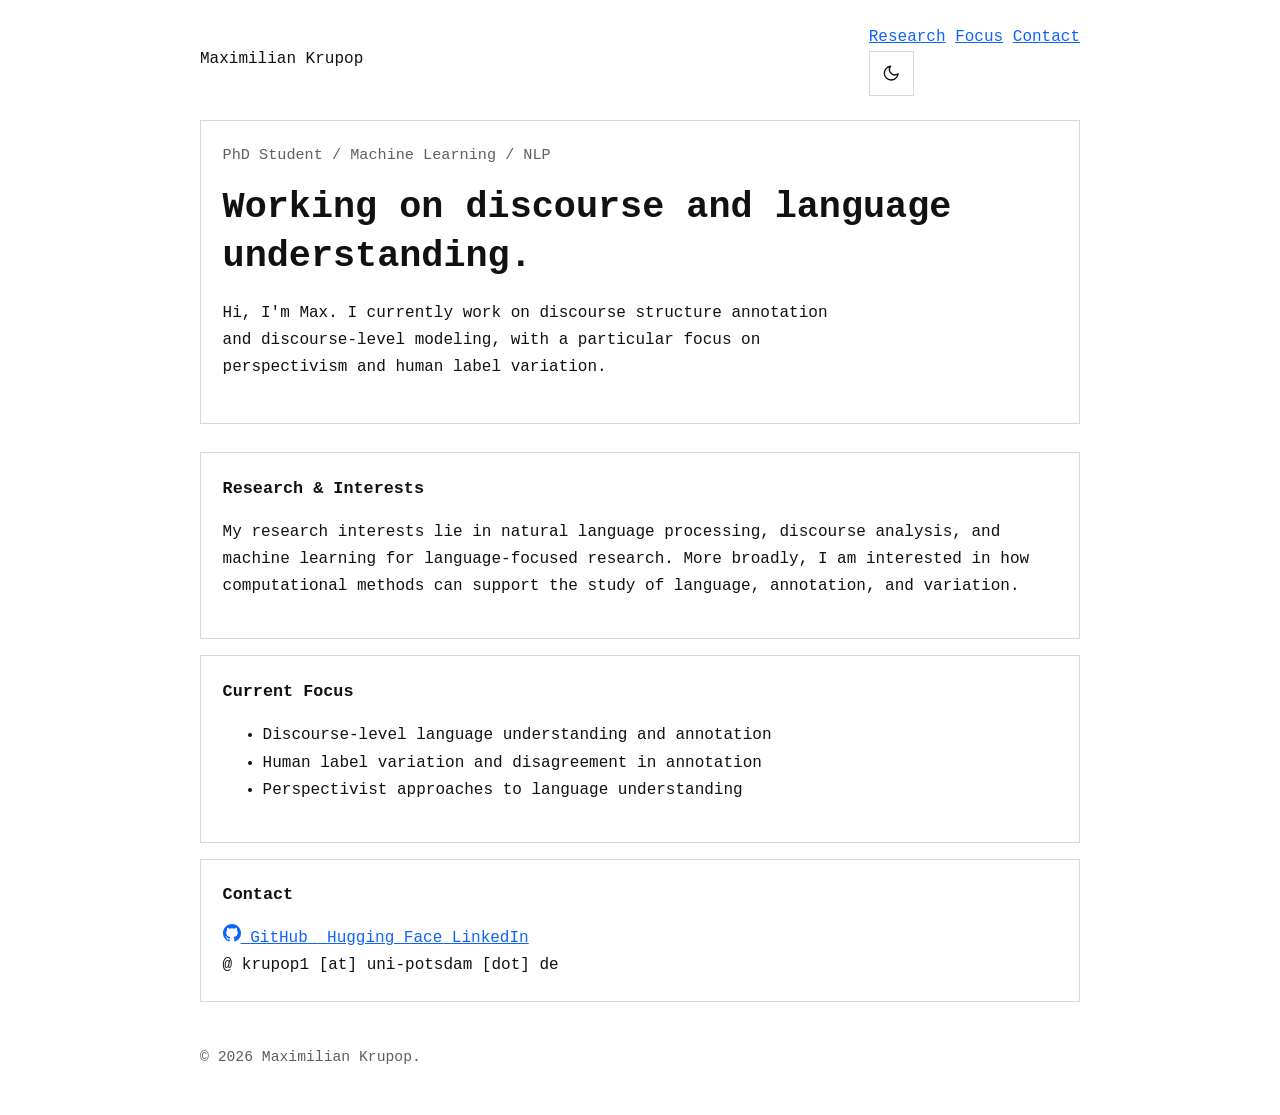
==== index.html @ 65d79277 "add contacts" ====
<!DOCTYPE html>
<html lang="en">
<head>
  <meta charset="UTF-8" />
  <meta name="viewport" content="width=device-width, initial-scale=1.0" />
  <meta name="description" content="Personal website of Maximilian Krupop, PhD student working on discourse, NLP, and language understanding.">
  <title>Maximilian Krupop</title>
  <link rel="stylesheet" href="style.css" />
</head>
<body>
  <header class="site-header">
    <div class="topbar">
      <a href="#" class="site-name">Maximilian Krupop</a>

      <div class="topbar-right">
        <nav class="site-nav" aria-label="Main navigation">
          <a href="#research">Research</a>
          <a href="#focus">Focus</a>
          <a href="#contact">Contact</a>
        </nav>

        <button
          id="theme-toggle"
          class="theme-toggle"
          type="button"
          aria-label="Toggle light and dark mode"
          title="Toggle theme"
        >
          <span class="icon-sun" aria-hidden="true">
            <svg viewBox="0 0 24 24" width="20" height="20">
              <circle cx="12" cy="12" r="4"></circle>
              <path d="M12 2v2"></path>
              <path d="M12 20v2"></path>
              <path d="M4.93 4.93l1.41 1.41"></path>
              <path d="M17.66 17.66l1.41 1.41"></path>
              <path d="M2 12h2"></path>
              <path d="M20 12h2"></path>
              <path d="M4.93 19.07l1.41-1.41"></path>
              <path d="M17.66 6.34l1.41-1.41"></path>
            </svg>
          </span>

          <span class="icon-moon" aria-hidden="true">
            <svg viewBox="0 0 24 24" width="20" height="20">
              <path d="M21 12.8A9 9 0 1 1 11.2 3a7 7 0 0 0 9.8 9.8z"></path>
            </svg>
          </span>
        </button>
      </div>
    </div>

    <section class="hero">
      <p class="eyebrow">PhD Student / Machine Learning / NLP</p>
      <h1>Working on discourse and language understanding.</h1>
      <p class="hero-text">
        Hi, I'm Max. I currently work on discourse structure annotation and
        discourse-level modeling, with a particular focus on perspectivism 
        and human label variation.
      </p>
    </section>
  </header>

  <main class="content">
    <section id="research" class="content-section">
      <h2>Research & Interests</h2>
      <p>
        My research interests lie in natural language processing, discourse analysis,
        and machine learning for language-focused research. More broadly, I am
        interested in how computational methods can support the study of language,
        annotation, and variation.
      </p>
    </section>

    <section id="focus" class="content-section">
      <h2>Current Focus</h2>
      <ul class="focus-list">
        <li>Discourse-level language understanding and annotation</li>
        <li>Human label variation and disagreement in annotation</li>
        <li>Perspectivist approaches to language understanding</li>
      </ul>
    </section>

    <section id="contact" class="content-section">
      <h2>Contact</h2>

      <div class="contact-list">
        <a class="contact-item" href="https://github.com/mkrupo" target="_blank" rel="noopener noreferrer" aria-label="GitHub">
          <span class="contact-icon" aria-hidden="true">
            <svg viewBox="0 0 16 16" width="18" height="18">
              <path fill="currentColor" d="M8 0C3.58 0 0 3.58 0 8a8 8 0 0 0 5.47 7.59c.4.07.55-.17.55-.38
              0-.19-.01-.82-.01-1.49-2.01.37-2.53-.49-2.69-.94-.09-.23-.48-.94-.82-1.13-.28-.15-.68-.52
              -.01-.53.63-.01 1.08.58 1.23.82.72 1.21 1.87.87 2.33.66.07-.52.28-.87.5-1.07-1.78-.2-3.64
              -.89-3.64-3.95 0-.87.31-1.59.82-2.15-.08-.2-.36-1.02.08-2.12 0 0 .67-.21 2.2.82a7.5 7.5 0
              0 1 4 0c1.53-1.04 2.2-.82 2.2-.82.44 1.1.16 1.92.08 2.12.51.56.82 1.27.82 2.15 0 3.07
              -1.87 3.75-3.65 3.95.29.25.54.73.54 1.48 0 1.07-.01 1.93-.01 2.2 0 .21.15.46.55.38A8.01
              8.01 0 0 0 16 8c0-4.42-3.58-8-8-8Z"></path>
            </svg>
          </span>
          <span>GitHub</span>
        </a>

        <a class="contact-item" href="https://huggingface.co/przvl" target="_blank" rel="noopener noreferrer" aria-label="Hugging Face">
          <span class="contact-icon hf-icon" aria-hidden="true">
            <img src="assets/icons/hf-logo-monochrome.svg" alt="">
          </span>
          <span>Hugging Face</span>
        </a>

        <a class="contact-item linkedin-item" href="https://www.linkedin.com/in/maximilian-krupop/" target="_blank" rel="noopener noreferrer" aria-label="LinkedIn">
          <span class="contact-icon linkedin-icon" aria-hidden="true"></span>
          <span>LinkedIn</span>
        </a>

        <div class="contact-item">
          <span class="contact-icon contact-icon-text" aria-hidden="true">@</span>
          <span>krupop1 [at] uni-potsdam [dot] de</span>
        </div>
      </div>
    </section>
  </main>

  <footer class="site-footer">
    <p>© <span id="year"></span> Maximilian Krupop.</p>
  </footer>

  <script src="script.js"></script>
</body>
</html>
---- style.css ----
:root {
  --bg: #ffffff;
  --surface: #ffffff;
  --text: #111111;
  --muted: #5f5f5f;
  --border: #d8d8d8;
  --link: #0f62fe;
}

body.dark {
  --bg: #0d0d0d;
  --surface: #111111;
  --text: #f3f3f3;
  --muted: #b8b8b8;
  --border: #2c2c2c;
  --link: #78a9ff;
}

* {
  box-sizing: border-box;
}

html {
  font-size: 16px;
}

body {
  margin: 0;
  font-family: "IBM Plex Mono", monospace;
  background: var(--bg);
  color: var(--text);
  line-height: 1.7;
}

.site-header,
.content,
.site-footer {
  max-width: 920px;
  margin: 0 auto;
  padding-left: 1.25rem;
  padding-right: 1.25rem;
}

.site-header {
  display: block;
  padding-top: 1.5rem;
}

.topbar {
  display: flex;
  justify-content: space-between;
  align-items: center;
  gap: 1rem;
  margin-bottom: 1.5rem;
}

.site-name {
  color: var(--text);
  text-decoration: none;
  font-weight: 500;
  font-size: 1rem;
}

.site-name:hover {
  text-decoration: underline;
}

.theme-toggle {
  display: inline-flex;
  align-items: center;
  justify-content: center;
  width: 2.8rem;
  height: 2.8rem;
  padding: 0;
  background: var(--surface);
  color: var(--text);
  border: 1px solid var(--border);
  cursor: pointer;
}

.theme-toggle svg {
  width: 1.15rem;
  height: 1.15rem;
  stroke: currentColor;
  fill: none;
  stroke-width: 1.8;
  stroke-linecap: round;
  stroke-linejoin: round;
}

.icon-sun {
  display: none;
}

.icon-moon {
  display: inline-flex;
}

body.dark .icon-sun {
  display: inline-flex;
}

body.dark .icon-moon {
  display: none;
}

.hero {
  background: var(--surface);
  border: 1px solid var(--border);
  padding: 1.35rem;
}

.eyebrow {
  margin-top: 0;
  margin-bottom: 0.9rem;
  color: var(--muted);
  font-size: 0.95rem;
}

.hero h1 {
  margin-top: 0;
  margin-bottom: 1.1rem;
  font-size: clamp(1.5rem, 3vw, 2.3rem);
  line-height: 1.35;
}

.hero-text {
  max-width: 38rem;
  margin-bottom: 1.25rem;
  font-size: 1rem;
}

.hero-links {
  display: flex;
  flex-wrap: wrap;
  gap: 1rem;
}

a {
  color: var(--link);
}

.content {
  padding-top: 1.75rem;
}

.content-section {
  background: var(--surface);
  border: 1px solid var(--border);
  padding: 1.35rem;
  margin-bottom: 1rem;
}

.content-section h2 {
  margin-top: 0;
  margin-bottom: 0.9rem;
  font-size: 1.05rem;
}

.project-list {
  margin: 0;
  padding-left: 1.2rem;
}

.project-list li + li {
  margin-top: 0.9rem;
}

.site-footer {
  padding-top: 0.75rem;
  padding-bottom: 2rem;
  color: var(--muted);
  font-size: 0.92rem;
}

@media (max-width: 700px) {
  .site-header,
  .content,
  .site-footer {
    padding-left: 1rem;
    padding-right: 1rem;
  }

  .hero,
  .content-section {
    padding: 1rem;
  }
}
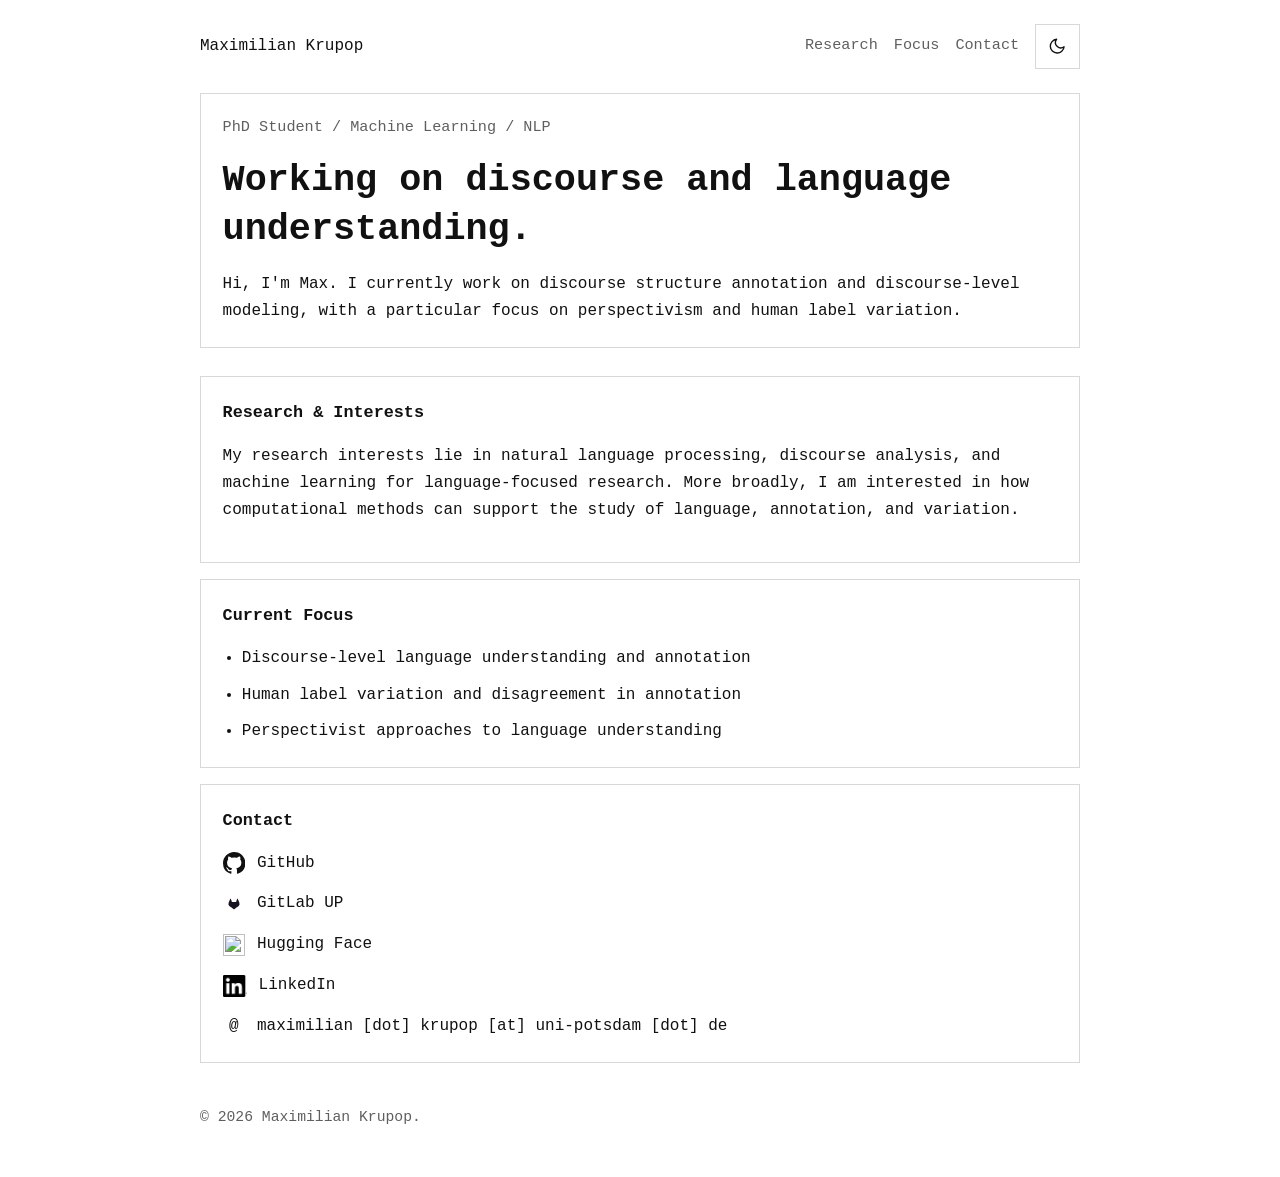
==== commit 37905e2f: "add gitlab up link" ====
--- a/index.html
+++ b/index.html
@@ -99,6 +99,13 @@
           <span>GitHub</span>
         </a>
 
+        <a class="contact-item" href="https://gitup.uni-potsdam.de/krupop1" target="_blank" rel="noopener noreferrer" aria-label="GitLab UP">
+          <span class="contact-icon gitlab-icon" aria-hidden="true">
+            <img src="assets/icons/gitlab-logo-600-rgb.svg" alt="">
+          </span>
+          <span>GitLab UP</span>
+        </a>
+
         <a class="contact-item" href="https://huggingface.co/przvl" target="_blank" rel="noopener noreferrer" aria-label="Hugging Face">
           <span class="contact-icon hf-icon" aria-hidden="true">
             <img src="assets/icons/hf-logo-monochrome.svg" alt="">
@@ -113,7 +120,7 @@
 
         <div class="contact-item">
           <span class="contact-icon contact-icon-text" aria-hidden="true">@</span>
-          <span>krupop1 [at] uni-potsdam [dot] de</span>
+          <span>maximilian [dot] krupop [at] uni-potsdam [dot] de</span>
         </div>
       </div>
     </section>
@@ -125,4 +132,4 @@
 
   <script src="script.js"></script>
 </body>
-</html>+</html>
--- a/style.css
+++ b/style.css
@@ -1,3 +1,27 @@
+@font-face {
+  font-family: "IBM Plex Mono";
+  src: url("assets/fonts/IBMPlexMono-Regular.woff2") format("woff2");
+  font-weight: 400;
+  font-style: normal;
+  font-display: swap;
+}
+
+@font-face {
+  font-family: "IBM Plex Mono";
+  src: url("assets/fonts/IBMPlexMono-Medium.woff2") format("woff2");
+  font-weight: 500;
+  font-style: normal;
+  font-display: swap;
+}
+
+@font-face {
+  font-family: "IBM Plex Mono";
+  src: url("assets/fonts/IBMPlexMono-Bold.woff2") format("woff2");
+  font-weight: 700;
+  font-style: normal;
+  font-display: swap;
+}
+
 :root {
   --bg: #ffffff;
   --surface: #ffffff;
@@ -52,6 +76,29 @@
   align-items: center;
   gap: 1rem;
   margin-bottom: 1.5rem;
+}
+
+.topbar-right {
+  display: flex;
+  align-items: center;
+  gap: 1rem;
+}
+
+.site-nav {
+  display: flex;
+  align-items: center;
+  gap: 1rem;
+}
+
+.site-nav a {
+  color: var(--muted);
+  text-decoration: none;
+  font-size: 0.95rem;
+}
+
+.site-nav a:hover {
+  color: var(--text);
+  text-decoration: underline;
 }
 
 .site-name {
@@ -119,21 +166,21 @@
 
 .hero h1 {
   margin-top: 0;
-  margin-bottom: 1.1rem;
+  margin-bottom: 0.7rem;
   font-size: clamp(1.5rem, 3vw, 2.3rem);
   line-height: 1.35;
 }
 
+.hero-meta {
+  margin-top: 0;
+  margin-bottom: 1rem;
+  color: var(--muted);
+  font-size: 0.95rem;
+}
+
 .hero-text {
-  max-width: 38rem;
-  margin-bottom: 1.25rem;
+  margin-bottom: 0;
   font-size: 1rem;
-}
-
-.hero-links {
-  display: flex;
-  flex-wrap: wrap;
-  gap: 1rem;
 }
 
 a {
@@ -157,13 +204,84 @@
   font-size: 1.05rem;
 }
 
-.project-list {
+.focus-list {
   margin: 0;
   padding-left: 1.2rem;
 }
 
-.project-list li + li {
-  margin-top: 0.9rem;
+.focus-list li + li {
+  margin-top: 0.6rem;
+}
+
+.contact-list {
+  display: flex;
+  flex-direction: column;
+  gap: 0.85rem;
+}
+
+.contact-item {
+  display: inline-flex;
+  align-items: center;
+  gap: 0.75rem;
+  width: fit-content;
+  color: var(--text);
+  text-decoration: none;
+}
+
+.contact-item:hover {
+  text-decoration: underline;
+}
+
+.contact-icon {
+  display: inline-flex;
+  align-items: center;
+  justify-content: center;
+  width: 1.4rem;
+  height: 1.4rem;
+  color: var(--text);
+  flex-shrink: 0;
+}
+
+.contact-icon svg,
+.contact-icon img {
+  display: block;
+  width: 100%;
+  height: 100%;
+}
+
+.contact-icon-text {
+  font-size: 1rem;
+  font-weight: 500;
+}
+
+.hf-icon img {
+  filter: none;
+}
+
+body.dark .hf-icon img {
+  filter: brightness(0) invert(1);
+}
+
+.gitlab-icon img {
+  filter: none;
+}
+
+body.dark .gitlab-icon img {
+  filter: brightness(0) invert(1);
+}
+
+.linkedin-icon {
+  width: 1.5rem;
+  height: 1.4rem;
+  flex: 0 0 1.5rem;
+  background-image: url("assets/icons/InBug-Black.png");
+  background-repeat: no-repeat;
+  background-position: center;
+  background-size: contain;
+}
+
+body.dark .linkedin-icon {
+  background-image: url("assets/icons/InBug-White.png");
 }
 
 .site-footer {
@@ -185,4 +303,18 @@
   .content-section {
     padding: 1rem;
   }
-}+
+  .topbar {
+    align-items: flex-start;
+  }
+
+  .topbar-right {
+    flex-direction: column;
+    align-items: flex-end;
+    gap: 0.75rem;
+  }
+
+  .site-nav {
+    gap: 0.75rem;
+  }
+}
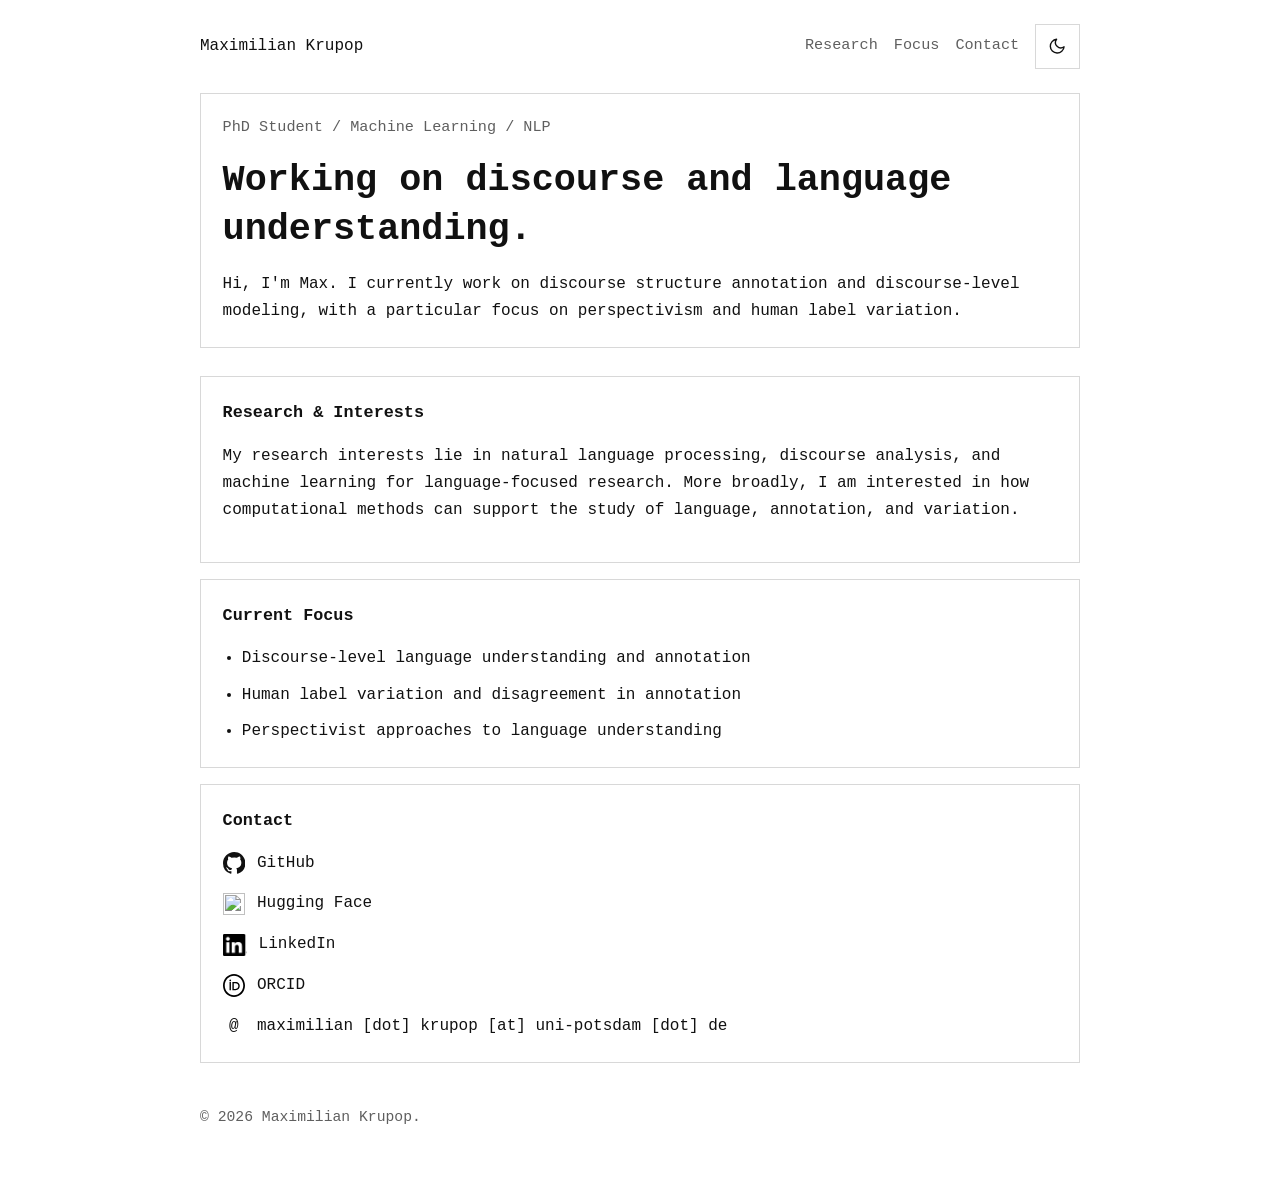
==== commit 69c08b32: "add orcid to contact" ====
--- a/index.html
+++ b/index.html
@@ -99,13 +99,6 @@
           <span>GitHub</span>
         </a>
 
-        <a class="contact-item" href="https://gitup.uni-potsdam.de/krupop1" target="_blank" rel="noopener noreferrer" aria-label="GitLab UP">
-          <span class="contact-icon gitlab-icon" aria-hidden="true">
-            <img src="assets/icons/gitlab-logo-600-rgb.svg" alt="">
-          </span>
-          <span>GitLab UP</span>
-        </a>
-
         <a class="contact-item" href="https://huggingface.co/przvl" target="_blank" rel="noopener noreferrer" aria-label="Hugging Face">
           <span class="contact-icon hf-icon" aria-hidden="true">
             <img src="assets/icons/hf-logo-monochrome.svg" alt="">
@@ -116,6 +109,14 @@
         <a class="contact-item linkedin-item" href="https://www.linkedin.com/in/maximilian-krupop/" target="_blank" rel="noopener noreferrer" aria-label="LinkedIn">
           <span class="contact-icon linkedin-icon" aria-hidden="true"></span>
           <span>LinkedIn</span>
+        </a>
+
+        <a class="contact-item" href="https://orcid.org/0009-0009-9474-6236" target="_blank" rel="noopener noreferrer" aria-label="ORCID profile">
+          <span class="contact-icon orcid-icon" aria-hidden="true">
+            <img class="orcid-icon-light" src="assets/icons/ORCID-iD_icon_unauth_BW_vector.svg" alt="">
+            <img class="orcid-icon-dark" src="assets/icons/ORCID-iD_icon_unauth_reversed_vector.svg" alt="">
+          </span>
+          <span>ORCID</span>
         </a>
 
         <div class="contact-item">
--- a/style.css
+++ b/style.css
@@ -254,26 +254,18 @@
   font-weight: 500;
 }
 
-.hf-icon img {
-  filter: none;
-}
-
-body.dark .hf-icon img {
-  filter: brightness(0) invert(1);
-}
-
-.gitlab-icon img {
-  filter: none;
-}
-
-body.dark .gitlab-icon img {
-  filter: brightness(0) invert(1);
-}
-
-.linkedin-icon {
-  width: 1.5rem;
-  height: 1.4rem;
-  flex: 0 0 1.5rem;
+.hf-icon img {
+  filter: none;
+}
+
+body.dark .hf-icon img {
+  filter: brightness(0) invert(1);
+}
+
+.linkedin-icon {
+  width: 1.5rem;
+  height: 1.4rem;
+  flex: 0 0 1.5rem;
   background-image: url("assets/icons/InBug-Black.png");
   background-repeat: no-repeat;
   background-position: center;
@@ -282,6 +274,23 @@
 
 body.dark .linkedin-icon {
   background-image: url("assets/icons/InBug-White.png");
+}
+
+.orcid-icon {
+  width: 1.4rem;
+  height: 1.4rem;
+}
+
+.orcid-icon-dark {
+  display: none !important;
+}
+
+body.dark .orcid-icon-light {
+  display: none !important;
+}
+
+body.dark .orcid-icon-dark {
+  display: block !important;
 }
 
 .site-footer {
@@ -317,4 +326,4 @@
   .site-nav {
     gap: 0.75rem;
   }
-}
+}
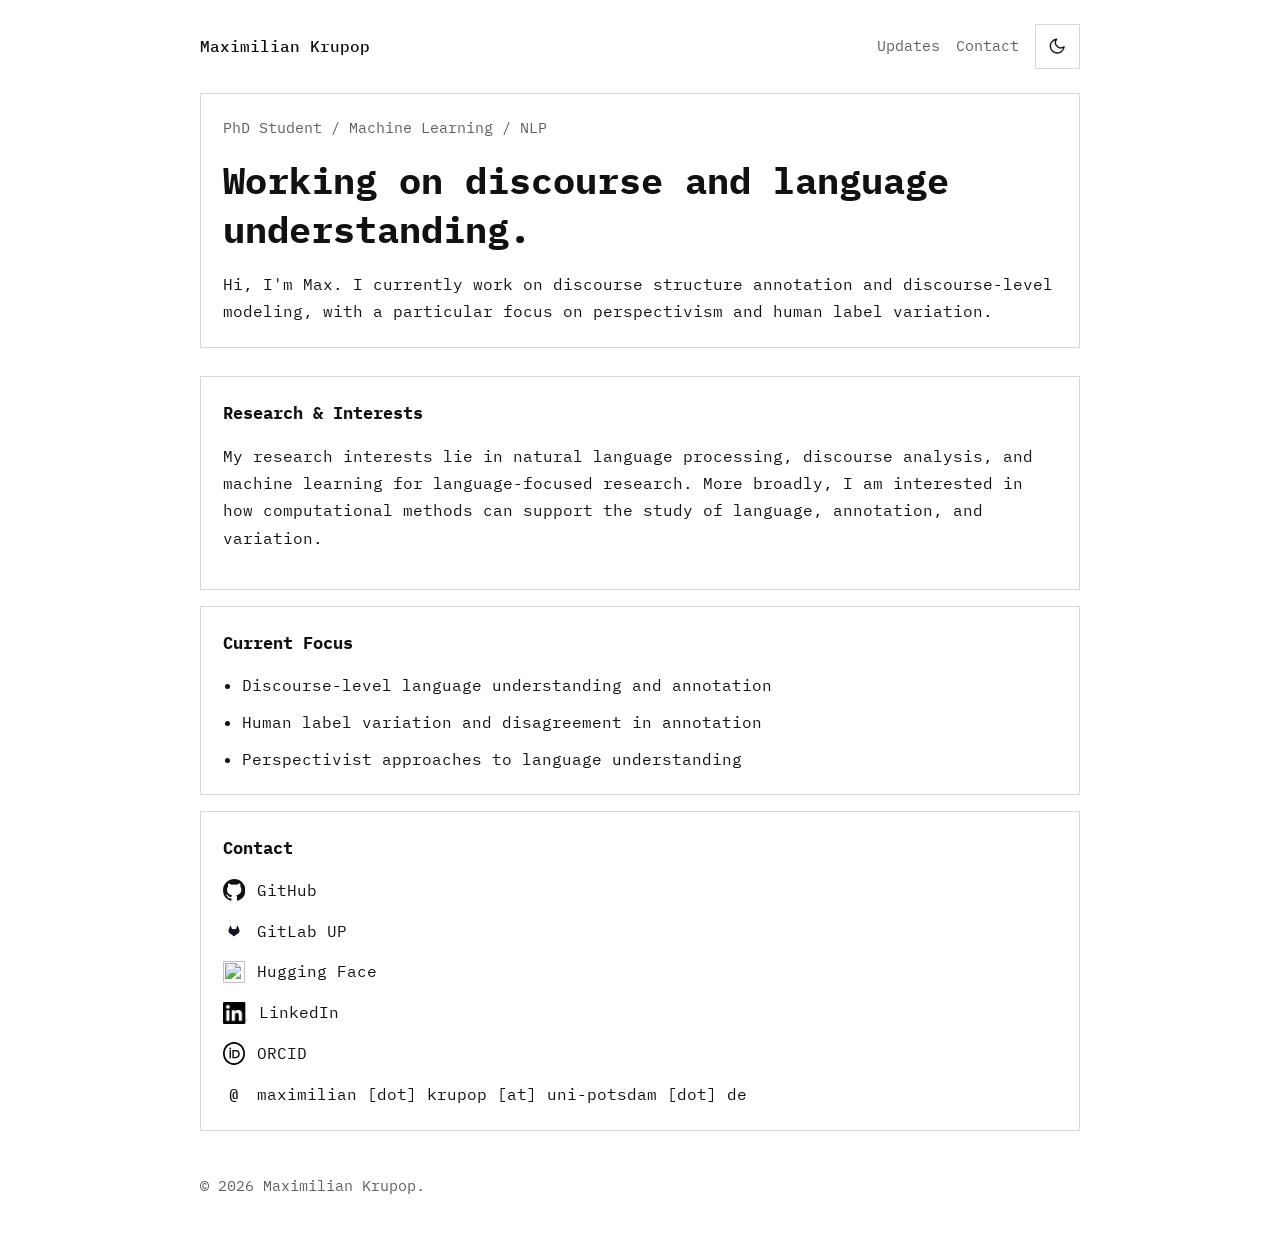
==== commit 5346971e: "add dedicated updates section, reduce menu options" ====
--- a/index.html
+++ b/index.html
@@ -14,8 +14,7 @@
 
       <div class="topbar-right">
         <nav class="site-nav" aria-label="Main navigation">
-          <a href="#research">Research</a>
-          <a href="#focus">Focus</a>
+          <a href="updates.html">Updates</a>
           <a href="#contact">Contact</a>
         </nav>
 
@@ -99,6 +98,13 @@
           <span>GitHub</span>
         </a>
 
+        <a class="contact-item" href="https://gitup.uni-potsdam.de/krupop1" target="_blank" rel="noopener noreferrer" aria-label="GitLab UP">
+          <span class="contact-icon gitlab-icon" aria-hidden="true">
+            <img src="assets/icons/gitlab-logo-600-rgb.svg" alt="">
+          </span>
+          <span>GitLab UP</span>
+        </a>
+
         <a class="contact-item" href="https://huggingface.co/przvl" target="_blank" rel="noopener noreferrer" aria-label="Hugging Face">
           <span class="contact-icon hf-icon" aria-hidden="true">
             <img src="assets/icons/hf-logo-monochrome.svg" alt="">
@@ -106,7 +112,7 @@
           <span>Hugging Face</span>
         </a>
 
-        <a class="contact-item linkedin-item" href="https://www.linkedin.com/in/maximilian-krupop/" target="_blank" rel="noopener noreferrer" aria-label="LinkedIn">
+        <a class="contact-item" href="https://www.linkedin.com/in/maximilian-krupop/" target="_blank" rel="noopener noreferrer" aria-label="LinkedIn">
           <span class="contact-icon linkedin-icon" aria-hidden="true"></span>
           <span>LinkedIn</span>
         </a>
--- a/style.css
+++ b/style.css
@@ -1,6 +1,6 @@
 @font-face {
   font-family: "IBM Plex Mono";
-  src: url("assets/fonts/IBMPlexMono-Regular.woff2") format("woff2");
+  src: url("assets/fonts/IBMPlexMono-Regular.ttf") format("truetype");
   font-weight: 400;
   font-style: normal;
   font-display: swap;
@@ -8,7 +8,7 @@
 
 @font-face {
   font-family: "IBM Plex Mono";
-  src: url("assets/fonts/IBMPlexMono-Medium.woff2") format("woff2");
+  src: url("assets/fonts/IBMPlexMono-Medium.ttf") format("truetype");
   font-weight: 500;
   font-style: normal;
   font-display: swap;
@@ -16,7 +16,7 @@
 
 @font-face {
   font-family: "IBM Plex Mono";
-  src: url("assets/fonts/IBMPlexMono-Bold.woff2") format("woff2");
+  src: url("assets/fonts/IBMPlexMono-Bold.ttf") format("truetype");
   font-weight: 700;
   font-style: normal;
   font-display: swap;
@@ -171,13 +171,6 @@
   line-height: 1.35;
 }
 
-.hero-meta {
-  margin-top: 0;
-  margin-bottom: 1rem;
-  color: var(--muted);
-  font-size: 0.95rem;
-}
-
 .hero-text {
   margin-bottom: 0;
   font-size: 1rem;
@@ -213,6 +206,44 @@
   margin-top: 0.6rem;
 }
 
+.updates-section h1 {
+  margin-top: 0;
+  margin-bottom: 0.9rem;
+  font-size: 1.05rem;
+}
+
+.updates-list {
+  margin-top: 1.35rem;
+}
+
+.update-entry {
+  display: grid;
+  grid-template-columns: minmax(7rem, auto) 1fr;
+  gap: 1rem;
+  padding: 1rem 0;
+  border-top: 1px solid var(--border);
+}
+
+.update-entry:first-child {
+  padding-top: 0;
+  border-top: 0;
+}
+
+.update-entry time {
+  color: var(--muted);
+  font-size: 0.92rem;
+  white-space: nowrap;
+}
+
+.update-entry p,
+.updates-empty {
+  margin: 0;
+}
+
+.updates-empty {
+  color: var(--muted);
+}
+
 .contact-list {
   display: flex;
   flex-direction: column;
@@ -259,6 +290,14 @@
 }
 
 body.dark .hf-icon img {
+  filter: brightness(0) invert(1);
+}
+
+.gitlab-icon img {
+  filter: none;
+}
+
+body.dark .gitlab-icon img {
   filter: brightness(0) invert(1);
 }
 
@@ -326,4 +365,9 @@
   .site-nav {
     gap: 0.75rem;
   }
-}
+
+  .update-entry {
+    grid-template-columns: 1fr;
+    gap: 0.2rem;
+  }
+}
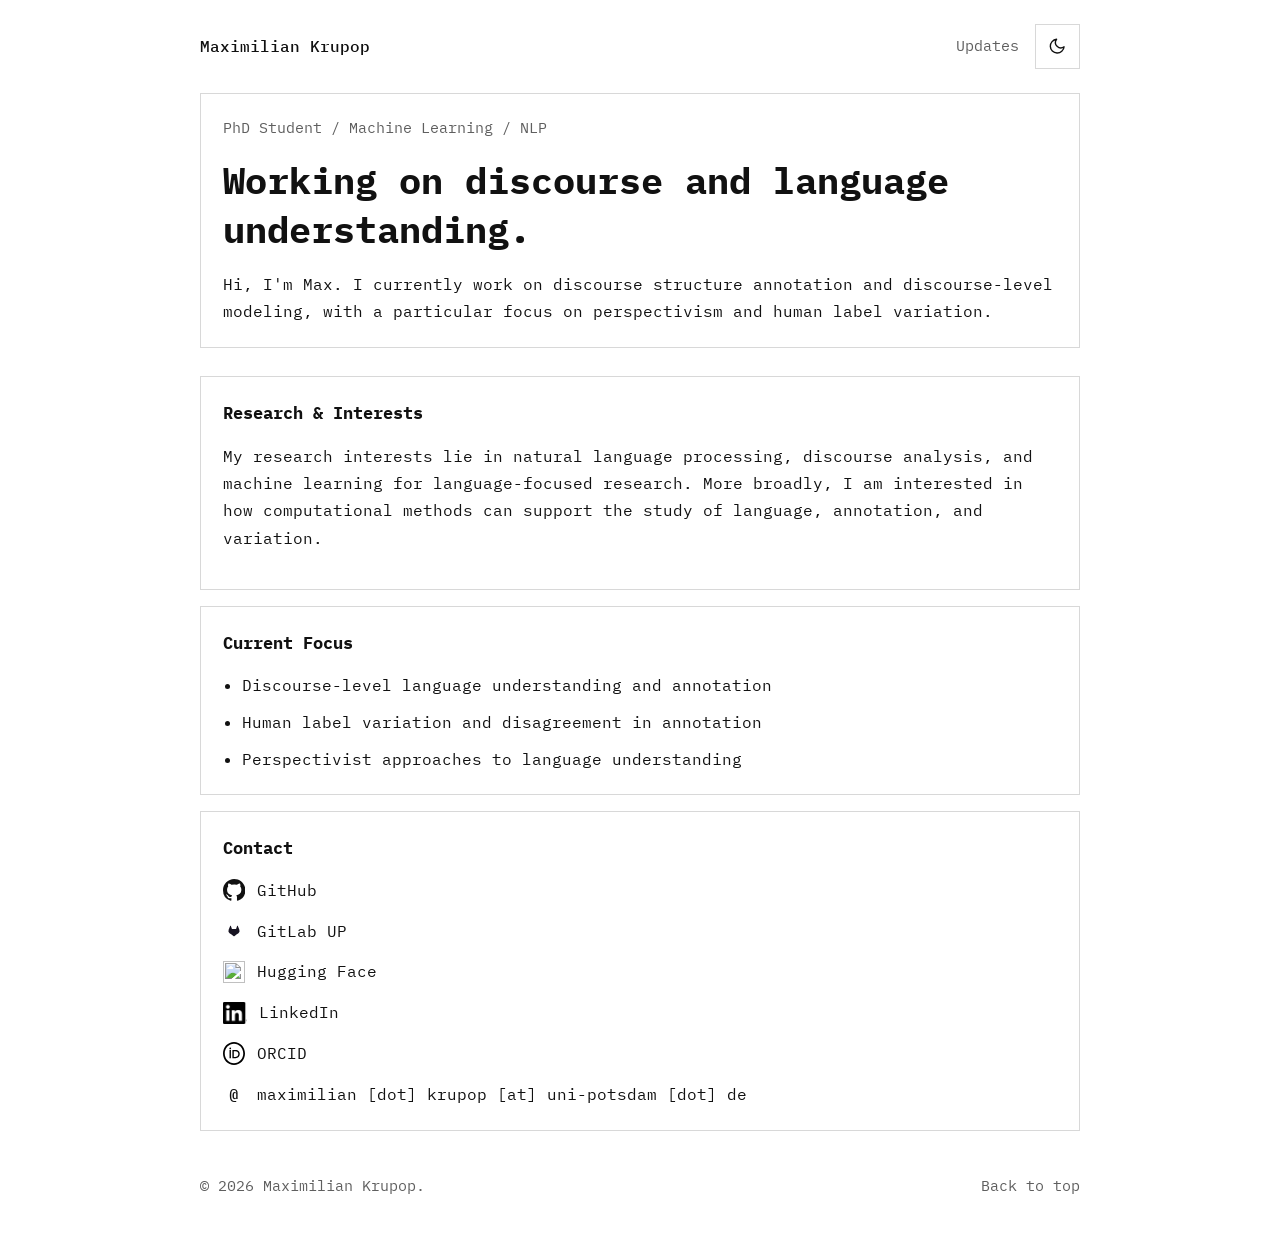
==== commit e289c1b6: "add recent updates" ====
--- a/index.html
+++ b/index.html
@@ -15,7 +15,6 @@
       <div class="topbar-right">
         <nav class="site-nav" aria-label="Main navigation">
           <a href="updates.html">Updates</a>
-          <a href="#contact">Contact</a>
         </nav>
 
         <button
@@ -135,6 +134,7 @@
 
   <footer class="site-footer">
     <p>© <span id="year"></span> Maximilian Krupop.</p>
+    <a class="back-to-top" href="#">Back to top</a>
   </footer>
 
   <script src="script.js"></script>
--- a/style.css
+++ b/style.css
@@ -333,10 +333,25 @@
 }
 
 .site-footer {
+  display: flex;
+  justify-content: space-between;
+  align-items: baseline;
+  flex-wrap: wrap;
+  gap: 1rem;
   padding-top: 0.75rem;
   padding-bottom: 2rem;
   color: var(--muted);
   font-size: 0.92rem;
+}
+
+.back-to-top {
+  color: var(--muted);
+  text-decoration: none;
+}
+
+.back-to-top:hover {
+  color: var(--text);
+  text-decoration: underline;
 }
 
 @media (max-width: 700px) {
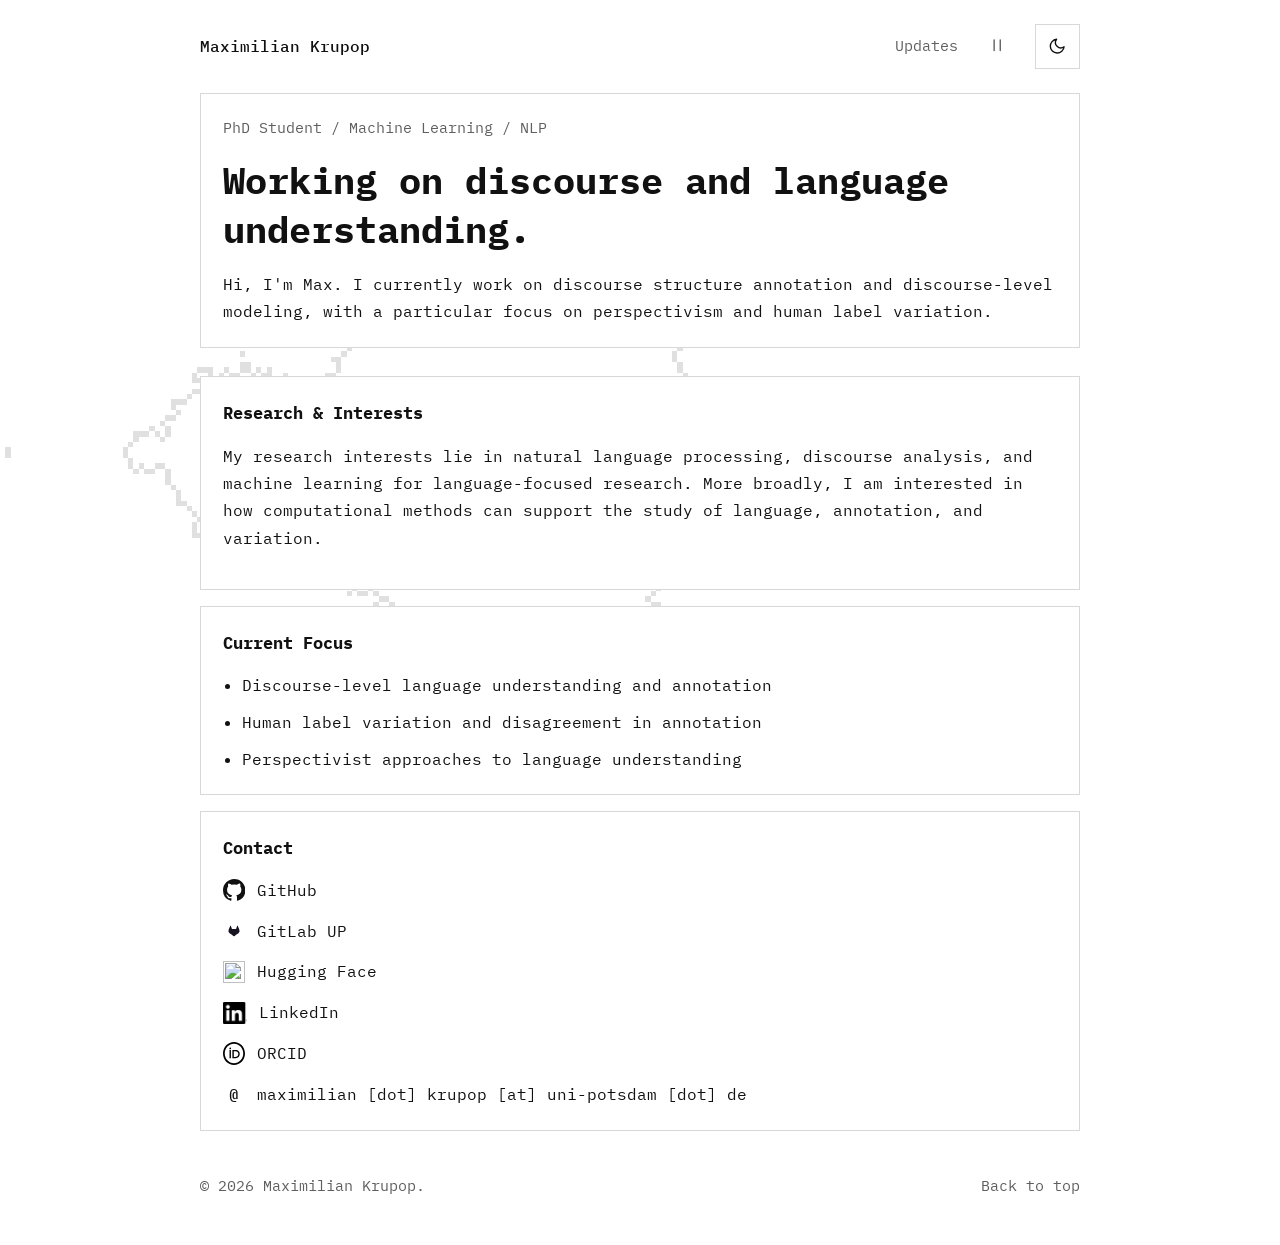
==== commit a52a309d: "add background animation" ====
--- a/index.html
+++ b/index.html
@@ -7,18 +7,42 @@
   <title>Maximilian Krupop</title>
   <link rel="stylesheet" href="style.css" />
 </head>
-<body>
-  <header class="site-header">
-    <div class="topbar">
-      <a href="#" class="site-name">Maximilian Krupop</a>
-
-      <div class="topbar-right">
-        <nav class="site-nav" aria-label="Main navigation">
-          <a href="updates.html">Updates</a>
-        </nav>
-
-        <button
-          id="theme-toggle"
+  <body>
+  <canvas id="mandelbrot-background" class="mandelbrot-background" aria-hidden="true"></canvas>
+
+  <header class="site-header">
+    <div class="topbar">
+      <a href="#home" class="site-name">Maximilian Krupop</a>
+
+      <div class="topbar-right">
+        <nav class="site-nav" aria-label="Main navigation">
+          <a id="page-nav-link" href="#updates">Updates</a>
+        </nav>
+
+        <button
+          id="animation-toggle"
+          class="animation-toggle"
+          type="button"
+          aria-label="Pause background animation"
+          aria-pressed="false"
+          title="Pause background animation"
+        >
+          <span class="icon-pause" aria-hidden="true">
+            <svg viewBox="0 0 24 24" width="20" height="20">
+              <path d="M8 5v14"></path>
+              <path d="M16 5v14"></path>
+            </svg>
+          </span>
+
+          <span class="icon-play" aria-hidden="true">
+            <svg viewBox="0 0 24 24" width="20" height="20">
+              <path d="m8 5 11 7-11 7z"></path>
+            </svg>
+          </span>
+        </button>
+
+        <button
+          id="theme-toggle"
           class="theme-toggle"
           type="button"
           aria-label="Toggle light and dark mode"
@@ -47,95 +71,149 @@
       </div>
     </div>
 
-    <section class="hero">
-      <p class="eyebrow">PhD Student / Machine Learning / NLP</p>
-      <h1>Working on discourse and language understanding.</h1>
+    <section id="home-hero" class="hero page-view">
+      <p class="eyebrow">PhD Student / Machine Learning / NLP</p>
+      <h1>Working on discourse and language understanding.</h1>
       <p class="hero-text">
         Hi, I'm Max. I currently work on discourse structure annotation and
         discourse-level modeling, with a particular focus on perspectivism 
         and human label variation.
       </p>
     </section>
-  </header>
-
-  <main class="content">
-    <section id="research" class="content-section">
-      <h2>Research & Interests</h2>
-      <p>
-        My research interests lie in natural language processing, discourse analysis,
-        and machine learning for language-focused research. More broadly, I am
-        interested in how computational methods can support the study of language,
-        annotation, and variation.
-      </p>
-    </section>
-
-    <section id="focus" class="content-section">
-      <h2>Current Focus</h2>
-      <ul class="focus-list">
-        <li>Discourse-level language understanding and annotation</li>
-        <li>Human label variation and disagreement in annotation</li>
-        <li>Perspectivist approaches to language understanding</li>
-      </ul>
-    </section>
-
-    <section id="contact" class="content-section">
-      <h2>Contact</h2>
-
-      <div class="contact-list">
-        <a class="contact-item" href="https://github.com/mkrupo" target="_blank" rel="noopener noreferrer" aria-label="GitHub">
-          <span class="contact-icon" aria-hidden="true">
-            <svg viewBox="0 0 16 16" width="18" height="18">
-              <path fill="currentColor" d="M8 0C3.58 0 0 3.58 0 8a8 8 0 0 0 5.47 7.59c.4.07.55-.17.55-.38
-              0-.19-.01-.82-.01-1.49-2.01.37-2.53-.49-2.69-.94-.09-.23-.48-.94-.82-1.13-.28-.15-.68-.52
-              -.01-.53.63-.01 1.08.58 1.23.82.72 1.21 1.87.87 2.33.66.07-.52.28-.87.5-1.07-1.78-.2-3.64
-              -.89-3.64-3.95 0-.87.31-1.59.82-2.15-.08-.2-.36-1.02.08-2.12 0 0 .67-.21 2.2.82a7.5 7.5 0
-              0 1 4 0c1.53-1.04 2.2-.82 2.2-.82.44 1.1.16 1.92.08 2.12.51.56.82 1.27.82 2.15 0 3.07
-              -1.87 3.75-3.65 3.95.29.25.54.73.54 1.48 0 1.07-.01 1.93-.01 2.2 0 .21.15.46.55.38A8.01
-              8.01 0 0 0 16 8c0-4.42-3.58-8-8-8Z"></path>
-            </svg>
-          </span>
-          <span>GitHub</span>
-        </a>
-
-        <a class="contact-item" href="https://gitup.uni-potsdam.de/krupop1" target="_blank" rel="noopener noreferrer" aria-label="GitLab UP">
-          <span class="contact-icon gitlab-icon" aria-hidden="true">
-            <img src="assets/icons/gitlab-logo-600-rgb.svg" alt="">
-          </span>
-          <span>GitLab UP</span>
-        </a>
-
-        <a class="contact-item" href="https://huggingface.co/przvl" target="_blank" rel="noopener noreferrer" aria-label="Hugging Face">
-          <span class="contact-icon hf-icon" aria-hidden="true">
-            <img src="assets/icons/hf-logo-monochrome.svg" alt="">
-          </span>
-          <span>Hugging Face</span>
-        </a>
-
-        <a class="contact-item" href="https://www.linkedin.com/in/maximilian-krupop/" target="_blank" rel="noopener noreferrer" aria-label="LinkedIn">
-          <span class="contact-icon linkedin-icon" aria-hidden="true"></span>
-          <span>LinkedIn</span>
-        </a>
-
-        <a class="contact-item" href="https://orcid.org/0009-0009-9474-6236" target="_blank" rel="noopener noreferrer" aria-label="ORCID profile">
-          <span class="contact-icon orcid-icon" aria-hidden="true">
-            <img class="orcid-icon-light" src="assets/icons/ORCID-iD_icon_unauth_BW_vector.svg" alt="">
-            <img class="orcid-icon-dark" src="assets/icons/ORCID-iD_icon_unauth_reversed_vector.svg" alt="">
-          </span>
-          <span>ORCID</span>
-        </a>
-
-        <div class="contact-item">
-          <span class="contact-icon contact-icon-text" aria-hidden="true">@</span>
-          <span>maximilian [dot] krupop [at] uni-potsdam [dot] de</span>
-        </div>
-      </div>
-    </section>
-  </main>
-
-  <footer class="site-footer">
-    <p>© <span id="year"></span> Maximilian Krupop.</p>
-    <a class="back-to-top" href="#">Back to top</a>
-  </footer>
+  </header>
+
+  <main class="content">
+    <div id="home-view" class="page-view">
+      <section id="research" class="content-section">
+        <h2>Research & Interests</h2>
+        <p>
+          My research interests lie in natural language processing, discourse analysis,
+          and machine learning for language-focused research. More broadly, I am
+          interested in how computational methods can support the study of language,
+          annotation, and variation.
+        </p>
+      </section>
+
+      <section id="focus" class="content-section">
+        <h2>Current Focus</h2>
+        <ul class="focus-list">
+          <li>Discourse-level language understanding and annotation</li>
+          <li>Human label variation and disagreement in annotation</li>
+          <li>Perspectivist approaches to language understanding</li>
+        </ul>
+      </section>
+
+      <section id="contact" class="content-section">
+        <h2>Contact</h2>
+
+        <div class="contact-list">
+          <a class="contact-item" href="https://github.com/mkrupo" target="_blank" rel="noopener noreferrer" aria-label="GitHub">
+            <span class="contact-icon" aria-hidden="true">
+              <svg viewBox="0 0 16 16" width="18" height="18">
+                <path fill="currentColor" d="M8 0C3.58 0 0 3.58 0 8a8 8 0 0 0 5.47 7.59c.4.07.55-.17.55-.38
+                0-.19-.01-.82-.01-1.49-2.01.37-2.53-.49-2.69-.94-.09-.23-.48-.94-.82-1.13-.28-.15-.68-.52
+                -.01-.53.63-.01 1.08.58 1.23.82.72 1.21 1.87.87 2.33.66.07-.52.28-.87.5-1.07-1.78-.2-3.64
+                -.89-3.64-3.95 0-.87.31-1.59.82-2.15-.08-.2-.36-1.02.08-2.12 0 0 .67-.21 2.2.82a7.5 7.5 0
+                0 1 4 0c1.53-1.04 2.2-.82 2.2-.82.44 1.1.16 1.92.08 2.12.51.56.82 1.27.82 2.15 0 3.07
+                -1.87 3.75-3.65 3.95.29.25.54.73.54 1.48 0 1.07-.01 1.93-.01 2.2 0 .21.15.46.55.38A8.01
+                8.01 0 0 0 16 8c0-4.42-3.58-8-8-8Z"></path>
+              </svg>
+            </span>
+            <span>GitHub</span>
+          </a>
+
+          <a class="contact-item" href="https://gitup.uni-potsdam.de/krupop1" target="_blank" rel="noopener noreferrer" aria-label="GitLab UP">
+            <span class="contact-icon gitlab-icon" aria-hidden="true">
+              <img src="assets/icons/gitlab-logo-600-rgb.svg" alt="">
+            </span>
+            <span>GitLab UP</span>
+          </a>
+
+          <a class="contact-item" href="https://huggingface.co/przvl" target="_blank" rel="noopener noreferrer" aria-label="Hugging Face">
+            <span class="contact-icon hf-icon" aria-hidden="true">
+              <img src="assets/icons/hf-logo-monochrome.svg" alt="">
+            </span>
+            <span>Hugging Face</span>
+          </a>
+
+          <a class="contact-item" href="https://www.linkedin.com/in/maximilian-krupop/" target="_blank" rel="noopener noreferrer" aria-label="LinkedIn">
+            <span class="contact-icon linkedin-icon" aria-hidden="true"></span>
+            <span>LinkedIn</span>
+          </a>
+
+          <a class="contact-item" href="https://orcid.org/0009-0009-9474-6236" target="_blank" rel="noopener noreferrer" aria-label="ORCID profile">
+            <span class="contact-icon orcid-icon" aria-hidden="true">
+              <img class="orcid-icon-light" src="assets/icons/ORCID-iD_icon_unauth_BW_vector.svg" alt="">
+              <img class="orcid-icon-dark" src="assets/icons/ORCID-iD_icon_unauth_reversed_vector.svg" alt="">
+            </span>
+            <span>ORCID</span>
+          </a>
+
+          <div class="contact-item">
+            <span class="contact-icon contact-icon-text" aria-hidden="true">@</span>
+            <span>maximilian [dot] krupop [at] uni-potsdam [dot] de</span>
+          </div>
+        </div>
+      </section>
+    </div>
+
+    <div id="updates-view" class="page-view" hidden>
+      <section class="content-section updates-section">
+        <h1>Selected Updates</h1>
+
+        <div class="updates-list">
+          <!-- Add future entries below this comment, newest first. -->
+          <article class="update-entry">
+            <time datetime="2026-08-14">14 Aug 2026</time>
+            <p>
+              Our workshop, <em>Human Label Variation in Discourse and Pragmatic Phenomena</em>, took place at
+              <a href="https://ufal.mff.cuni.cz/esslli-2026">ESSLLI 2026</a> in Prague. I helped with the
+              organization and presented work in progress titled <em>What Counts as a Discourse Unit? Towards
+              Drawing the Boundary Between Annotation Error and Human Label Variation</em>. Slides from all
+              talks are available on the <a href="https://hlv-dp.github.io/">workshop website</a>.
+            </p>
+          </article>
+
+          <article class="update-entry">
+            <time datetime="2026-06-10">10 Jun 2026</time>
+            <p>
+              I attended the <a href="https://lp4g.dfki.de/">LP4G workshop</a> at DFKI Berlin.
+            </p>
+          </article>
+
+          <article class="update-entry">
+            <time datetime="2026-05-11">11 May 2026</time>
+            <p>
+              I attended <a href="https://lrec2026.info/">LREC 2026</a> in Palma, where my co-author Steffen Frenzel
+              presented our paper <a href="https://doi.org/10.63317/37kekuueqcz6"><em>Computing Semantic Similarity for Aligning Bilingual Semi-parallel Texts: A Case Study</em></a>
+              at the BUCC workshop.
+            </p>
+          </article>
+
+          <article class="update-entry">
+            <time datetime="2026-04-01">01 Apr 2026</time>
+            <p>
+              I started my PhD at the University of Potsdam as part of
+              <a href="https://www.sfb1287.uni-potsdam.de/de/projekte/projekt-c11">SFB 1287 Project C11</a>.
+            </p>
+          </article>
+
+          <article class="update-entry">
+            <time datetime="2026-02-02">02 Feb 2026</time>
+            <p>
+              Our paper <a href="https://jlcl.org/article/view/306"><em>Discourse Segmentation of German Text with Pretrained Language Models</em></a>
+              was published in JLCL 39(1).
+            </p>
+          </article>
+        </div>
+      </section>
+    </div>
+  </main>
+
+  <footer class="site-footer">
+    <p>© <span id="year"></span> Maximilian Krupop.</p>
+    <a id="back-to-top" class="back-to-top" href="#home">Back to top</a>
+  </footer>
 
   <script src="script.js"></script>
 </body>
--- a/style.css
+++ b/style.css
@@ -48,20 +48,36 @@
   font-size: 16px;
 }
 
-body {
-  margin: 0;
-  font-family: "IBM Plex Mono", monospace;
-  background: var(--bg);
-  color: var(--text);
-  line-height: 1.7;
-}
-
-.site-header,
-.content,
-.site-footer {
-  max-width: 920px;
-  margin: 0 auto;
-  padding-left: 1.25rem;
+body {
+  margin: 0;
+  font-family: "IBM Plex Mono", monospace;
+  background: var(--bg);
+  color: var(--text);
+  line-height: 1.7;
+  min-height: 100vh;
+  position: relative;
+}
+
+.mandelbrot-background {
+  position: fixed;
+  inset: 0;
+  z-index: 0;
+  display: block;
+  width: 100%;
+  height: 100%;
+  pointer-events: none;
+  image-rendering: pixelated;
+  opacity: 0.12;
+}
+
+.site-header,
+.content,
+.site-footer {
+  position: relative;
+  z-index: 1;
+  max-width: 920px;
+  margin: 0 auto;
+  padding-left: 1.25rem;
   padding-right: 1.25rem;
 }
 
@@ -112,28 +128,58 @@
   text-decoration: underline;
 }
 
-.theme-toggle {
-  display: inline-flex;
-  align-items: center;
-  justify-content: center;
+.theme-toggle,
+.animation-toggle {
+  display: inline-flex;
+  align-items: center;
+  justify-content: center;
   width: 2.8rem;
   height: 2.8rem;
   padding: 0;
   background: var(--surface);
   color: var(--text);
   border: 1px solid var(--border);
-  cursor: pointer;
-}
-
-.theme-toggle svg {
-  width: 1.15rem;
-  height: 1.15rem;
+  cursor: pointer;
+}
+
+.animation-toggle {
+  color: var(--muted);
+  border-color: transparent;
+}
+
+.animation-toggle:hover {
+  color: var(--text);
+  border-color: var(--border);
+}
+
+.theme-toggle:focus-visible,
+.animation-toggle:focus-visible {
+  outline: 2px solid var(--link);
+  outline-offset: 2px;
+}
+
+.theme-toggle svg,
+.animation-toggle svg {
+  width: 1.15rem;
+  height: 1.15rem;
   stroke: currentColor;
   fill: none;
   stroke-width: 1.8;
   stroke-linecap: round;
-  stroke-linejoin: round;
-}
+  stroke-linejoin: round;
+}
+
+.animation-toggle .icon-play {
+  display: none;
+}
+
+.animation-toggle[aria-pressed="true"] .icon-pause {
+  display: none;
+}
+
+.animation-toggle[aria-pressed="true"] .icon-play {
+  display: inline-flex;
+}
 
 .icon-sun {
   display: none;
@@ -184,12 +230,16 @@
   padding-top: 1.75rem;
 }
 
-.content-section {
-  background: var(--surface);
-  border: 1px solid var(--border);
-  padding: 1.35rem;
-  margin-bottom: 1rem;
-}
+.content-section {
+  background: var(--surface);
+  border: 1px solid var(--border);
+  padding: 1.35rem;
+  margin-bottom: 1rem;
+}
+
+.page-view[hidden] {
+  display: none;
+}
 
 .content-section h2 {
   margin-top: 0;
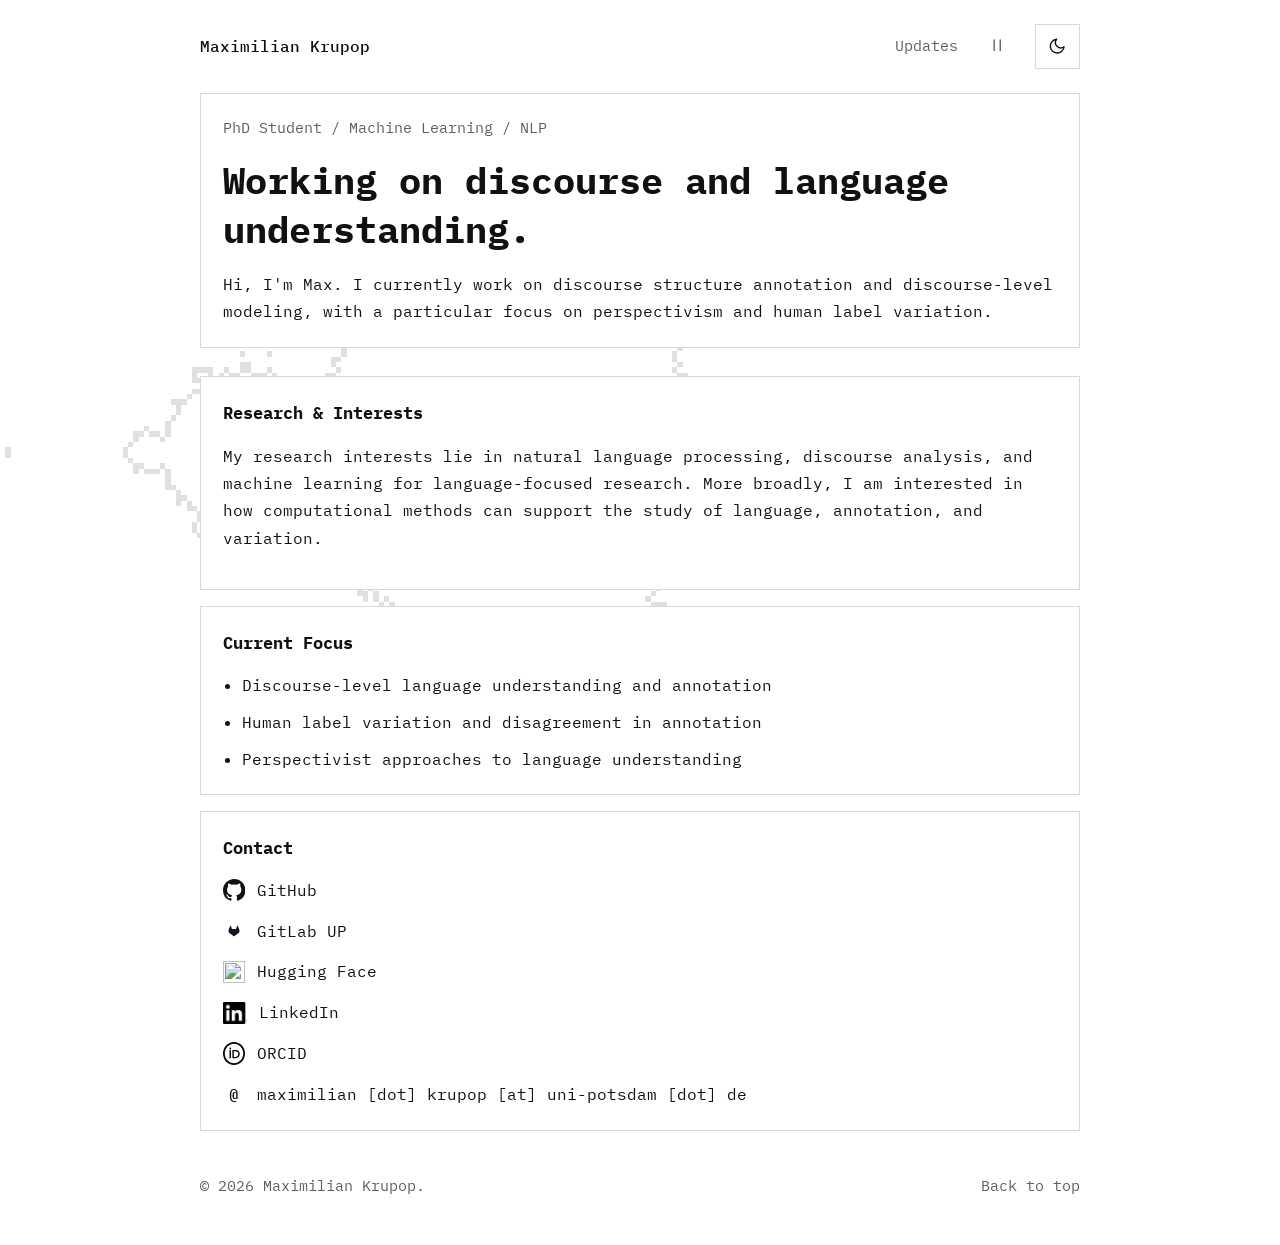
==== commit 2a10c53d: "fix open ext. links in new tab" ====
--- a/index.html
+++ b/index.html
@@ -167,25 +167,25 @@
             <time datetime="2026-08-14">14 Aug 2026</time>
             <p>
               Our workshop, <em>Human Label Variation in Discourse and Pragmatic Phenomena</em>, took place at
-              <a href="https://ufal.mff.cuni.cz/esslli-2026">ESSLLI 2026</a> in Prague. I helped with the
+              <a href="https://ufal.mff.cuni.cz/esslli-2026" target="_blank" rel="noopener noreferrer">ESSLLI 2026</a> in Prague. I helped with the
               organization and presented work in progress titled <em>What Counts as a Discourse Unit? Towards
               Drawing the Boundary Between Annotation Error and Human Label Variation</em>. Slides from all
-              talks are available on the <a href="https://hlv-dp.github.io/">workshop website</a>.
+              talks are available on the <a href="https://hlv-dp.github.io/" target="_blank" rel="noopener noreferrer">workshop website</a>.
             </p>
           </article>
 
           <article class="update-entry">
             <time datetime="2026-06-10">10 Jun 2026</time>
             <p>
-              I attended the <a href="https://lp4g.dfki.de/">LP4G workshop</a> at DFKI Berlin.
+              I attended the <a href="https://lp4g.dfki.de/" target="_blank" rel="noopener noreferrer">LP4G workshop</a> at DFKI Berlin.
             </p>
           </article>
 
           <article class="update-entry">
             <time datetime="2026-05-11">11 May 2026</time>
             <p>
-              I attended <a href="https://lrec2026.info/">LREC 2026</a> in Palma, where my co-author Steffen Frenzel
-              presented our paper <a href="https://doi.org/10.63317/37kekuueqcz6"><em>Computing Semantic Similarity for Aligning Bilingual Semi-parallel Texts: A Case Study</em></a>
+              I attended <a href="https://lrec2026.info/" target="_blank" rel="noopener noreferrer">LREC 2026</a> in Palma, where my co-author Steffen Frenzel
+              presented our paper <a href="https://doi.org/10.63317/37kekuueqcz6" target="_blank" rel="noopener noreferrer"><em>Computing Semantic Similarity for Aligning Bilingual Semi-parallel Texts: A Case Study</em></a>
               at the BUCC workshop.
             </p>
           </article>
@@ -194,14 +194,14 @@
             <time datetime="2026-04-01">01 Apr 2026</time>
             <p>
               I started my PhD at the University of Potsdam as part of
-              <a href="https://www.sfb1287.uni-potsdam.de/de/projekte/projekt-c11">SFB 1287 Project C11</a>.
+              <a href="https://www.sfb1287.uni-potsdam.de/de/projekte/projekt-c11" target="_blank" rel="noopener noreferrer">SFB 1287 Project C11</a>.
             </p>
           </article>
 
           <article class="update-entry">
             <time datetime="2026-02-02">02 Feb 2026</time>
             <p>
-              Our paper <a href="https://jlcl.org/article/view/306"><em>Discourse Segmentation of German Text with Pretrained Language Models</em></a>
+              Our paper <a href="https://jlcl.org/article/view/306" target="_blank" rel="noopener noreferrer"><em>Discourse Segmentation of German Text with Pretrained Language Models</em></a>
               was published in JLCL 39(1).
             </p>
           </article>
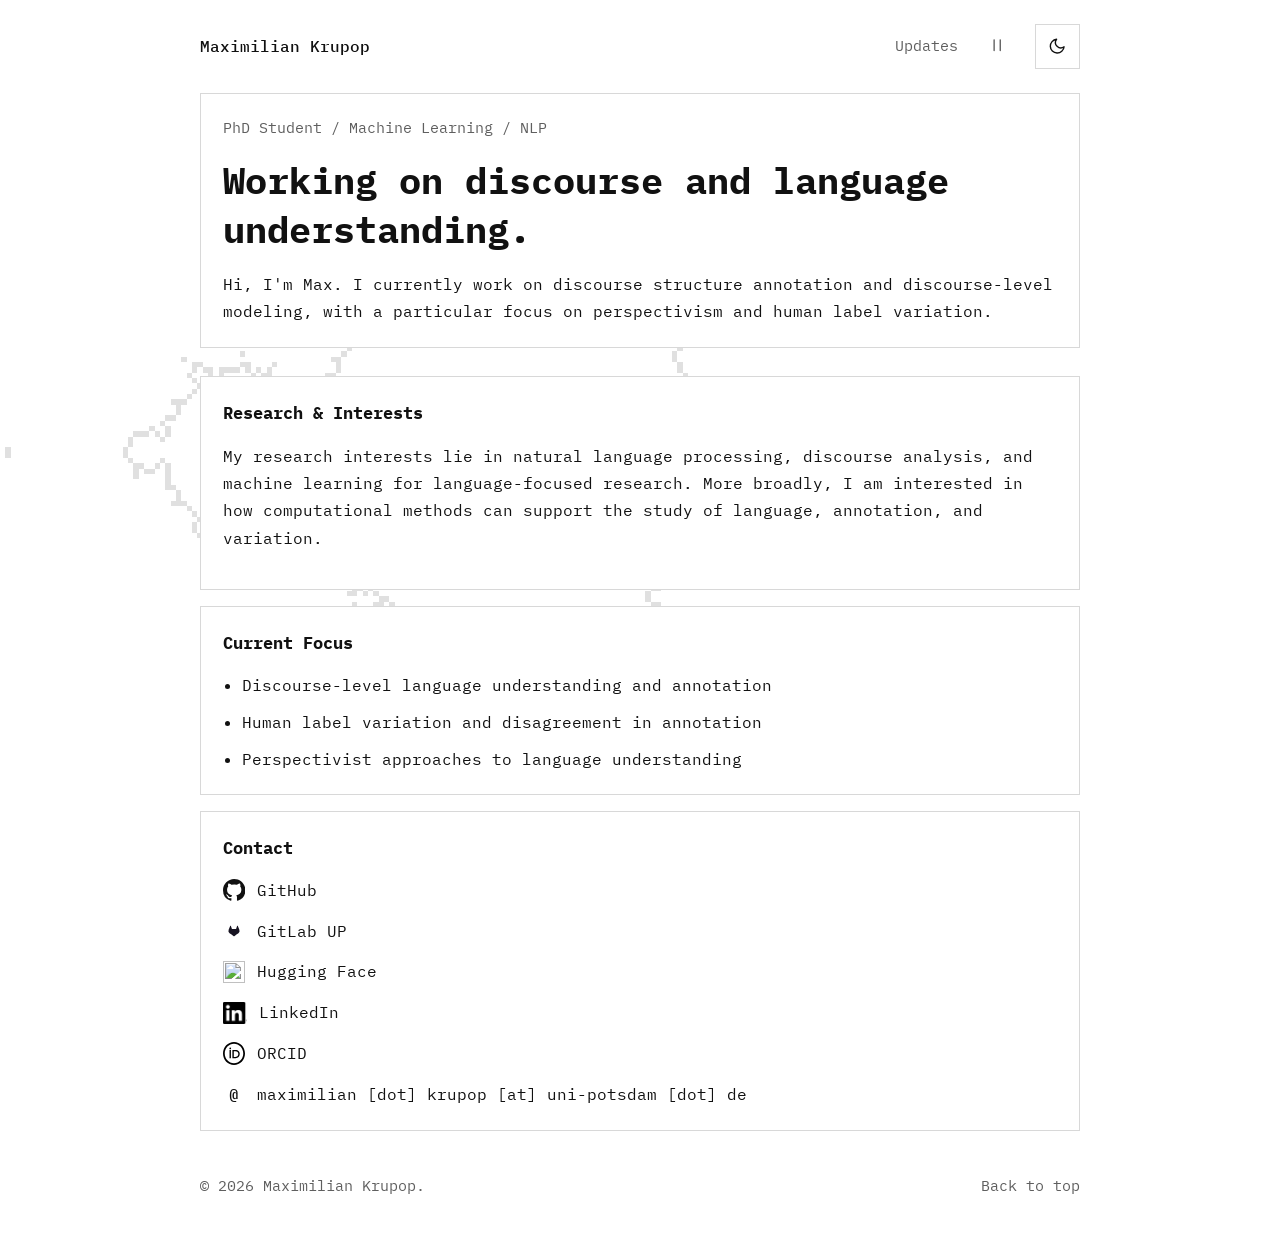
==== commit 6789fdd8: "update updates sections" ====
--- a/index.html
+++ b/index.html
@@ -164,10 +164,17 @@
         <div class="updates-list">
           <!-- Add future entries below this comment, newest first. -->
           <article class="update-entry">
+            <time datetime="2026-09-17">17 Sep 2026</time>
+            <p>
+              I attended <a href="https://konvens2026.uni-hamburg.de/" target="_blank" rel="noopener noreferrer">KONVENS 2026</a> (14–17 Sep) in Hamburg.
+            </p>
+          </article>
+
+          <article class="update-entry">
             <time datetime="2026-08-14">14 Aug 2026</time>
             <p>
-              Our workshop, <em>Human Label Variation in Discourse and Pragmatic Phenomena</em>, took place at
-              <a href="https://ufal.mff.cuni.cz/esslli-2026" target="_blank" rel="noopener noreferrer">ESSLLI 2026</a> in Prague. I helped with the
+              Our workshop, <em>Human Label Variation in Discourse and Pragmatic Phenomena</em>, took place during the second week of
+              <a href="https://ufal.mff.cuni.cz/esslli-2026" target="_blank" rel="noopener noreferrer">ESSLLI 2026</a> (10–14 Aug) in Prague. I helped with the
               organization and presented work in progress titled <em>What Counts as a Discourse Unit? Towards
               Drawing the Boundary Between Annotation Error and Human Label Variation</em>. Slides from all
               talks are available on the <a href="https://hlv-dp.github.io/" target="_blank" rel="noopener noreferrer">workshop website</a>.
@@ -182,9 +189,9 @@
           </article>
 
           <article class="update-entry">
-            <time datetime="2026-05-11">11 May 2026</time>
-            <p>
-              I attended <a href="https://lrec2026.info/" target="_blank" rel="noopener noreferrer">LREC 2026</a> in Palma, where my co-author Steffen Frenzel
+            <time datetime="2026-05-16">16 May 2026</time>
+            <p>
+              I attended <a href="https://lrec2026.info/" target="_blank" rel="noopener noreferrer">LREC 2026</a> (11–16 May) in Palma, where my co-author Steffen Frenzel
               presented our paper <a href="https://doi.org/10.63317/37kekuueqcz6" target="_blank" rel="noopener noreferrer"><em>Computing Semantic Similarity for Aligning Bilingual Semi-parallel Texts: A Case Study</em></a>
               at the BUCC workshop.
             </p>
--- a/style.css
+++ b/style.css
@@ -417,22 +417,28 @@
     padding: 1rem;
   }
 
-  .topbar {
-    align-items: flex-start;
-  }
-
-  .topbar-right {
-    flex-direction: column;
-    align-items: flex-end;
-    gap: 0.75rem;
-  }
-
-  .site-nav {
-    gap: 0.75rem;
-  }
+  .site-nav {
+    gap: 0.75rem;
+  }
 
   .update-entry {
     grid-template-columns: 1fr;
     gap: 0.2rem;
-  }
-}
+  }
+}
+
+@media (max-width: 400px) {
+  .topbar {
+    align-items: flex-start;
+    flex-wrap: wrap;
+  }
+
+  .topbar-right {
+    flex: 0 0 100%;
+    width: 100%;
+    flex-direction: row;
+    justify-content: flex-end;
+    align-items: center;
+    gap: 0.75rem;
+  }
+}
